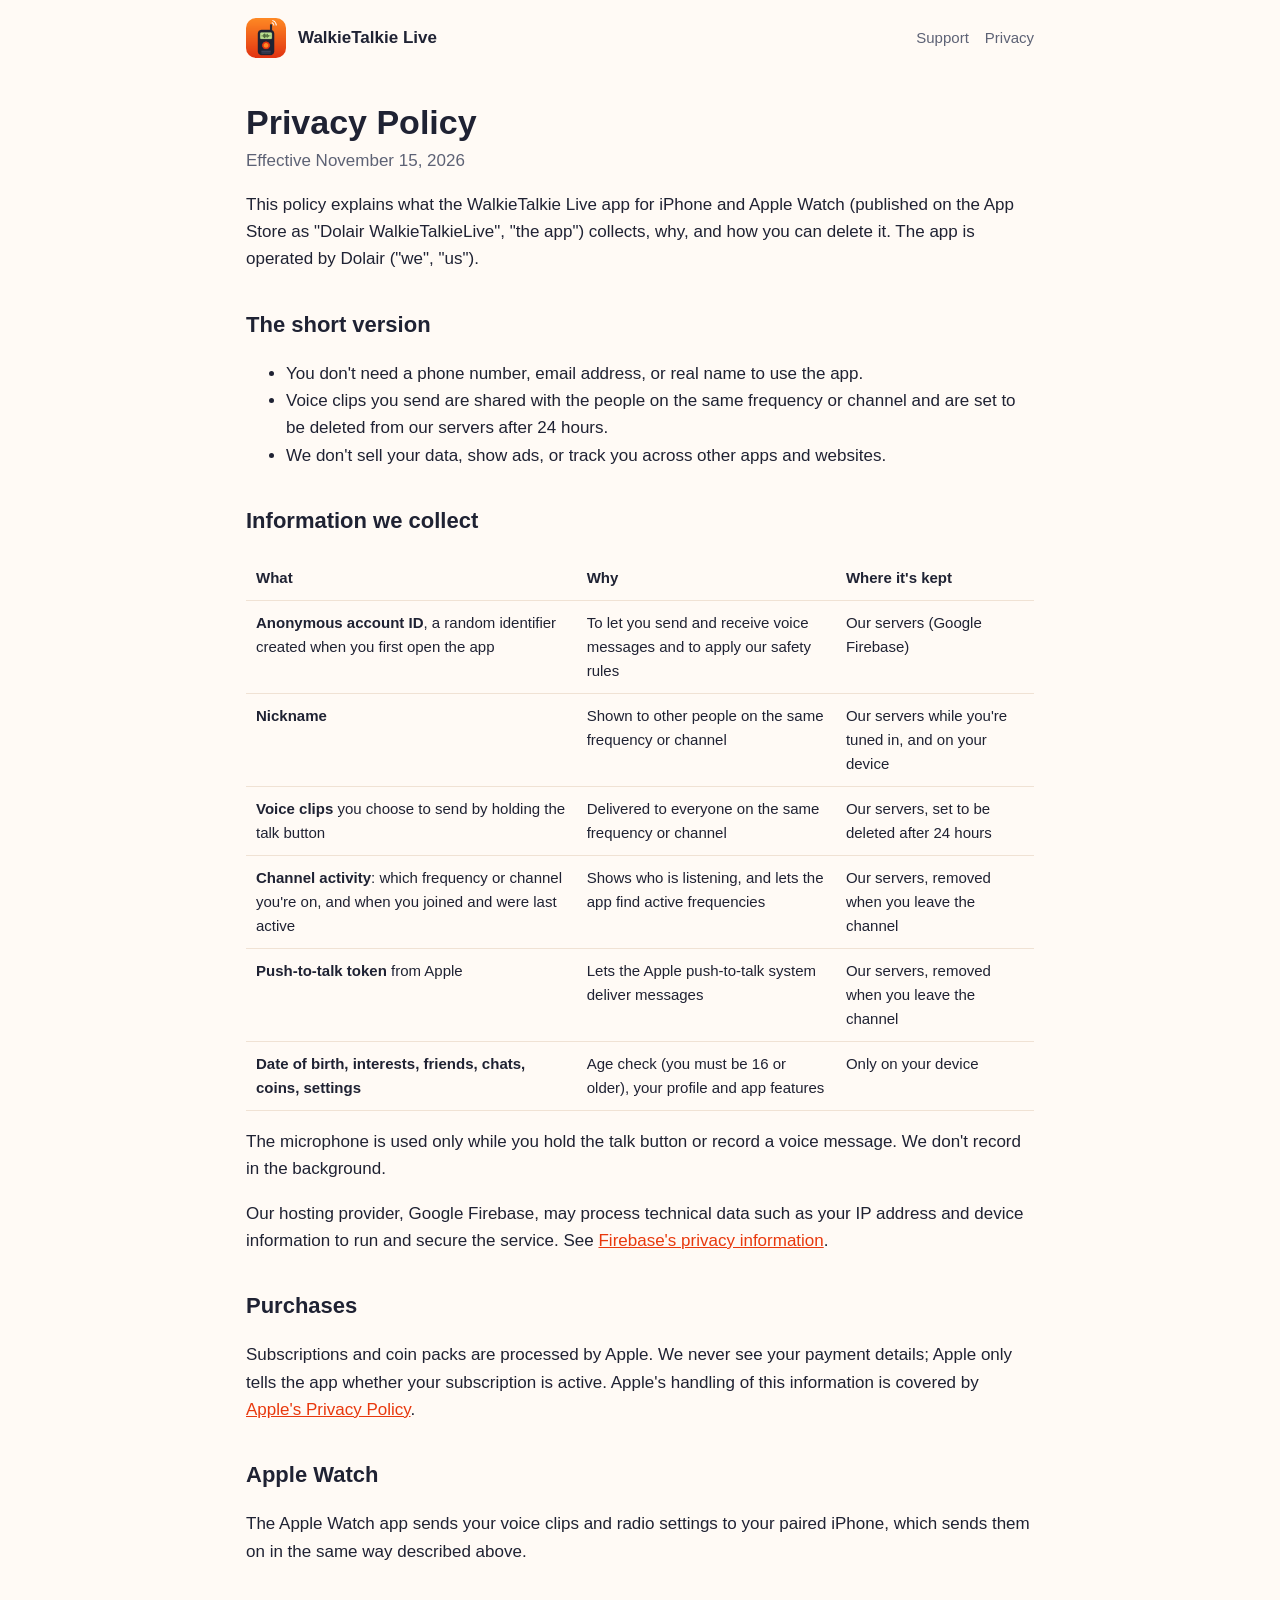
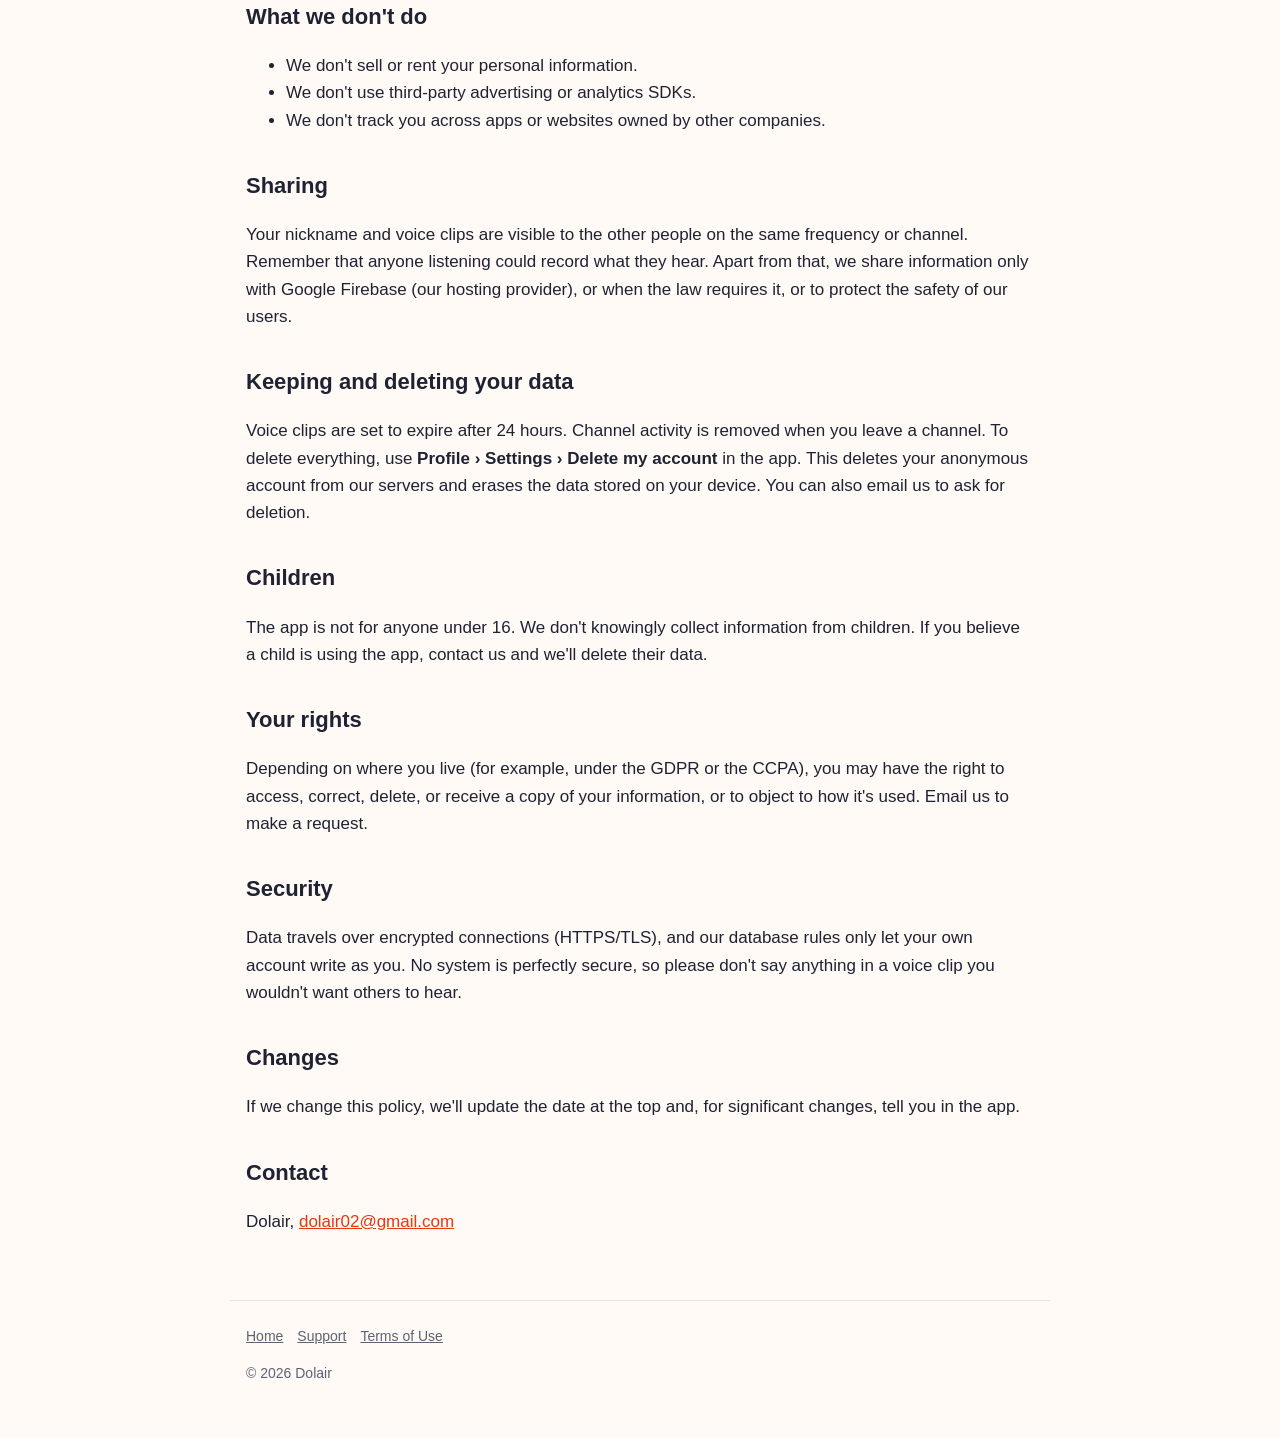
==== privacy.html @ b421f153 "Add WalkieTalkie Live website: marketing, support and privacy pages Co-Authored-By: Claude Opus 5.5 " ====
<!doctype html>
<html lang="en">
<head>
  <meta charset="utf-8">
  <meta name="viewport" content="width=device-width, initial-scale=1">
  <title>WalkieTalkie Live Privacy Policy</title>
  <meta name="description" content="How WalkieTalkie Live collects, uses, and deletes your information.">
  <link rel="icon" href="icon.png">
  <link rel="stylesheet" href="style.css">
</head>
<body>
  <header class="site">
    <img src="icon.png" alt="">
    <a class="brand" href="./">WalkieTalkie Live</a>
    <nav><a href="support.html">Support</a><a href="privacy.html">Privacy</a></nav>
  </header>
  <main class="doc">
    <h1>Privacy Policy</h1>
    <p class="meta">Effective November 15, 2026</p>

    <p>This policy explains what the WalkieTalkie Live app for iPhone and Apple Watch (published on the App Store as "Dolair WalkieTalkieLive", "the app") collects, why, and how you can delete it. The app is operated by Dolair ("we", "us").</p>

    <h2>The short version</h2>
    <ul>
      <li>You don't need a phone number, email address, or real name to use the app.</li>
      <li>Voice clips you send are shared with the people on the same frequency or channel and are set to be deleted from our servers after 24 hours.</li>
      <li>We don't sell your data, show ads, or track you across other apps and websites.</li>
    </ul>

    <h2>Information we collect</h2>
    <table>
      <tr><th>What</th><th>Why</th><th>Where it's kept</th></tr>
      <tr><td><strong>Anonymous account ID</strong>, a random identifier created when you first open the app</td><td>To let you send and receive voice messages and to apply our safety rules</td><td>Our servers (Google Firebase)</td></tr>
      <tr><td><strong>Nickname</strong></td><td>Shown to other people on the same frequency or channel</td><td>Our servers while you're tuned in, and on your device</td></tr>
      <tr><td><strong>Voice clips</strong> you choose to send by holding the talk button</td><td>Delivered to everyone on the same frequency or channel</td><td>Our servers, set to be deleted after 24 hours</td></tr>
      <tr><td><strong>Channel activity</strong>: which frequency or channel you're on, and when you joined and were last active</td><td>Shows who is listening, and lets the app find active frequencies</td><td>Our servers, removed when you leave the channel</td></tr>
      <tr><td><strong>Push-to-talk token</strong> from Apple</td><td>Lets the Apple push-to-talk system deliver messages</td><td>Our servers, removed when you leave the channel</td></tr>
      <tr><td><strong>Date of birth, interests, friends, chats, coins, settings</strong></td><td>Age check (you must be 16 or older), your profile and app features</td><td>Only on your device</td></tr>
    </table>
    <p>The microphone is used only while you hold the talk button or record a voice message. We don't record in the background.</p>
    <p>Our hosting provider, Google Firebase, may process technical data such as your IP address and device information to run and secure the service. See <a href="https://firebase.google.com/support/privacy">Firebase's privacy information</a>.</p>

    <h2>Purchases</h2>
    <p>Subscriptions and coin packs are processed by Apple. We never see your payment details; Apple only tells the app whether your subscription is active. Apple's handling of this information is covered by <a href="https://www.apple.com/legal/privacy/">Apple's Privacy Policy</a>.</p>

    <h2>Apple Watch</h2>
    <p>The Apple Watch app sends your voice clips and radio settings to your paired iPhone, which sends them on in the same way described above.</p>

    <h2>What we don't do</h2>
    <ul>
      <li>We don't sell or rent your personal information.</li>
      <li>We don't use third-party advertising or analytics SDKs.</li>
      <li>We don't track you across apps or websites owned by other companies.</li>
    </ul>

    <h2>Sharing</h2>
    <p>Your nickname and voice clips are visible to the other people on the same frequency or channel. Remember that anyone listening could record what they hear. Apart from that, we share information only with Google Firebase (our hosting provider), or when the law requires it, or to protect the safety of our users.</p>

    <h2>Keeping and deleting your data</h2>
    <p>Voice clips are set to expire after 24 hours. Channel activity is removed when you leave a channel. To delete everything, use <strong>Profile › Settings › Delete my account</strong> in the app. This deletes your anonymous account from our servers and erases the data stored on your device. You can also email us to ask for deletion.</p>

    <h2>Children</h2>
    <p>The app is not for anyone under 16. We don't knowingly collect information from children. If you believe a child is using the app, contact us and we'll delete their data.</p>

    <h2>Your rights</h2>
    <p>Depending on where you live (for example, under the GDPR or the CCPA), you may have the right to access, correct, delete, or receive a copy of your information, or to object to how it's used. Email us to make a request.</p>

    <h2>Security</h2>
    <p>Data travels over encrypted connections (HTTPS/TLS), and our database rules only let your own account write as you. No system is perfectly secure, so please don't say anything in a voice clip you wouldn't want others to hear.</p>

    <h2>Changes</h2>
    <p>If we change this policy, we'll update the date at the top and, for significant changes, tell you in the app.</p>

    <h2>Contact</h2>
    <p>Dolair, <a href="mailto:dolair02@gmail.com">dolair02@gmail.com</a></p>
  </main>
  <footer class="site">
    <a href="./">Home</a><a href="support.html">Support</a><a href="https://www.apple.com/legal/internet-services/itunes/dev/stdeula/">Terms of Use</a>
    <p>© 2026 Dolair</p>
  </footer>
</body>
</html>
---- style.css ----
:root {
  --bg: #fffaf5;
  --surface: #ffffff;
  --text: #1f2233;
  --muted: #5d6275;
  --accent: #e8380d;
  --accent-2: #ff8a24;
  --lcd: #b9de8f;
  --border: #f0e2d4;
}
@media (prefers-color-scheme: dark) {
  :root {
    --bg: #14161f;
    --surface: #1f2233;
    --text: #f3f1ee;
    --muted: #a9adbd;
    --accent: #ff7a3d;
    --accent-2: #ffa25a;
    --border: #2e3247;
  }
}
* { box-sizing: border-box; }
body {
  margin: 0;
  background: var(--bg);
  color: var(--text);
  font: 17px/1.6 -apple-system, BlinkMacSystemFont, "SF Pro Text", "Segoe UI", Roboto, sans-serif;
}
a { color: var(--accent); }
header.site {
  display: flex; align-items: center; gap: 12px;
  max-width: 820px; margin: 0 auto; padding: 18px 16px;
}
header.site img { width: 40px; height: 40px; border-radius: 10px; }
header.site a.brand { font-weight: 700; color: var(--text); text-decoration: none; }
header.site nav { margin-left: auto; display: flex; gap: 16px; font-size: 15px; }
header.site nav a { color: var(--muted); text-decoration: none; }
header.site nav a:hover { color: var(--accent); }
main { max-width: 820px; margin: 0 auto; padding: 8px 16px 48px; }
.hero {
  text-align: center; padding: 48px 20px; border-radius: 28px; color: #fff;
  background: linear-gradient(160deg, var(--accent-2), var(--accent));
}
.hero img { width: 120px; height: 120px; border-radius: 28px; box-shadow: 0 12px 30px rgba(0,0,0,.25); }
.hero h1 { font-size: clamp(30px, 6vw, 46px); margin: 18px 0 6px; line-height: 1.15; }
.hero p { font-size: 19px; margin: 0 auto; max-width: 560px; opacity: .95; }
.badge {
  display: inline-block; margin-top: 22px; padding: 12px 22px; border-radius: 999px;
  background: #1f2233; color: #fff; font-weight: 600; text-decoration: none;
}
.grid { display: grid; grid-template-columns: repeat(auto-fit, minmax(220px, 1fr)); gap: 14px; margin: 28px 0; }
.card { background: var(--surface); border: 1px solid var(--border); border-radius: 18px; padding: 18px; }
.card h3 { margin: 0 0 6px; font-size: 18px; }
.card p { margin: 0; color: var(--muted); font-size: 15px; }
.price { text-align: center; }
.price strong { display: block; font-size: 24px; }
.doc h1 { font-size: 34px; line-height: 1.2; margin: 18px 0 4px; }
.doc h2 { font-size: 22px; margin-top: 34px; }
.doc .meta { color: var(--muted); margin-top: 0; }
.doc table { width: 100%; border-collapse: collapse; font-size: 15px; display: block; overflow-x: auto; }
.doc th, .doc td { text-align: left; padding: 10px; border-bottom: 1px solid var(--border); vertical-align: top; }
details { background: var(--surface); border: 1px solid var(--border); border-radius: 14px; padding: 14px 16px; margin: 10px 0; }
details summary { font-weight: 600; cursor: pointer; }
footer.site { max-width: 820px; margin: 0 auto; padding: 24px 16px 40px; color: var(--muted); font-size: 14px; border-top: 1px solid var(--border); }
footer.site a { color: var(--muted); margin-right: 14px; }
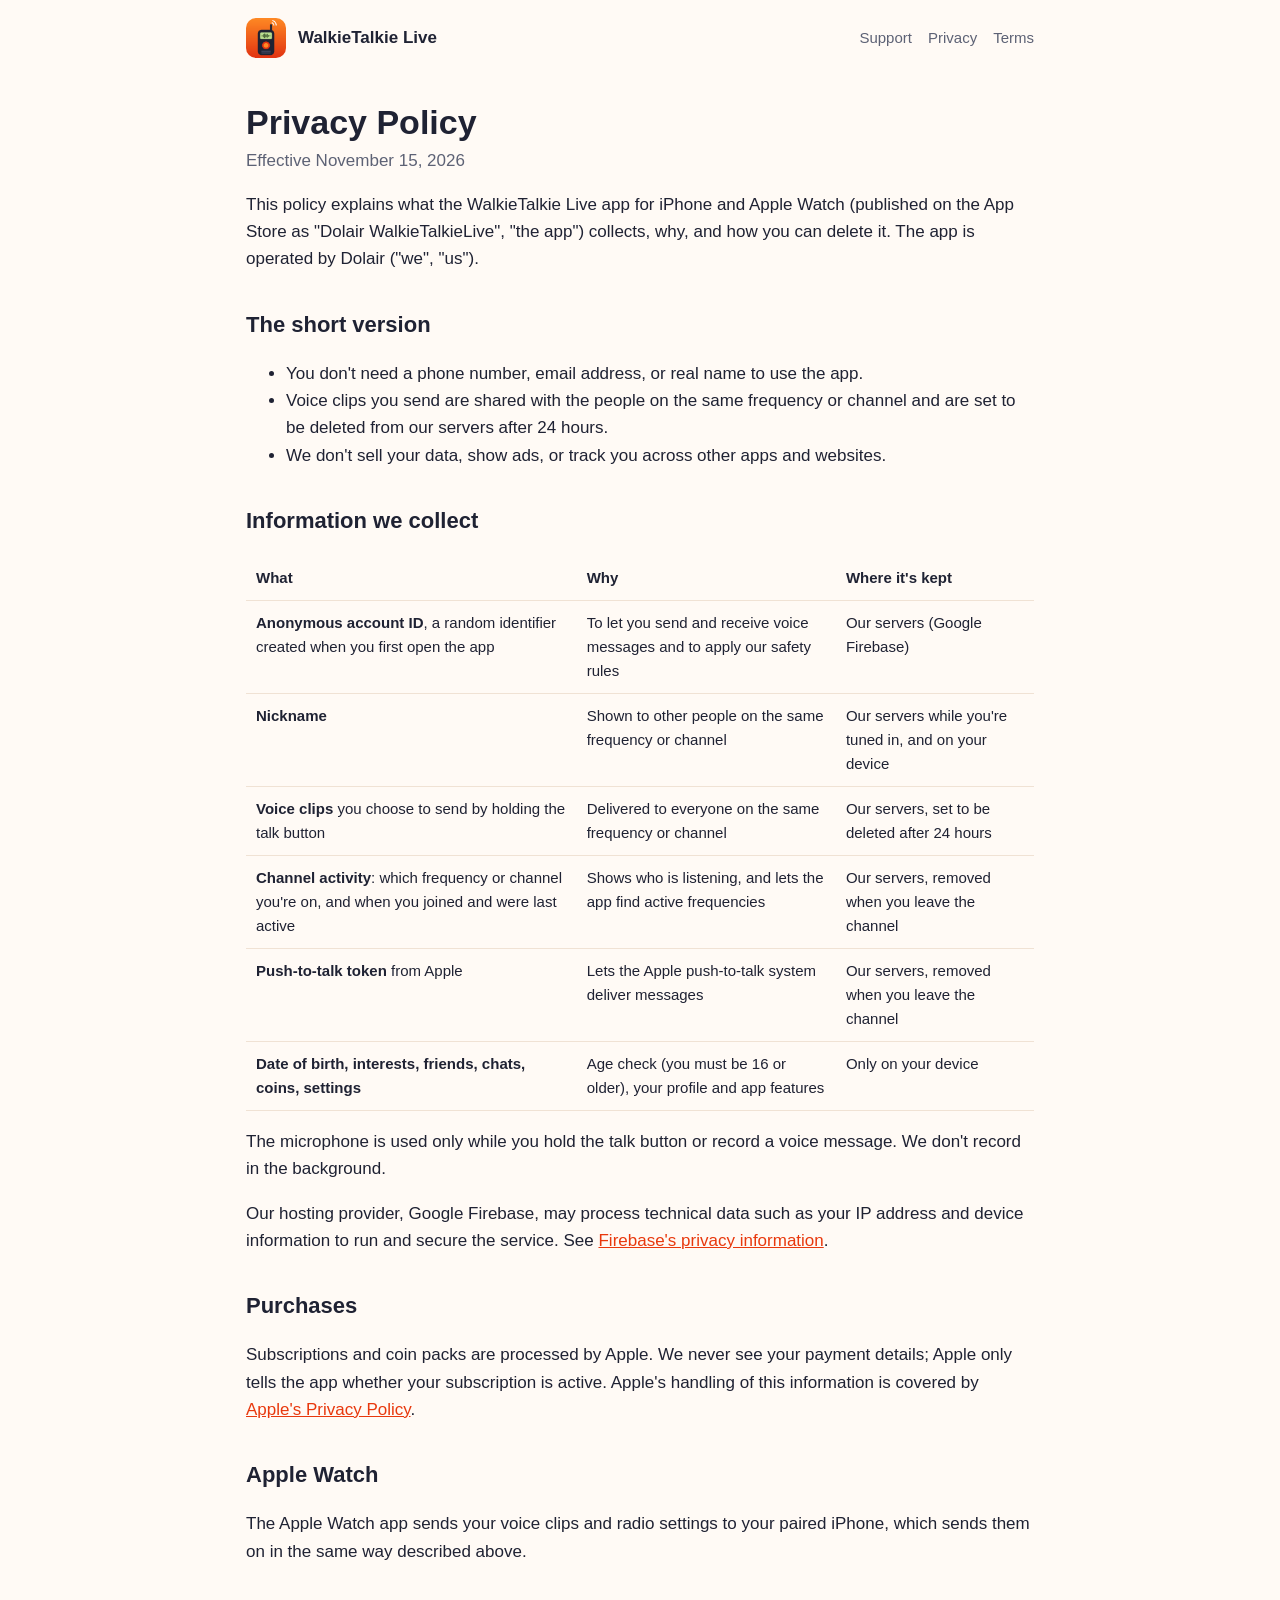
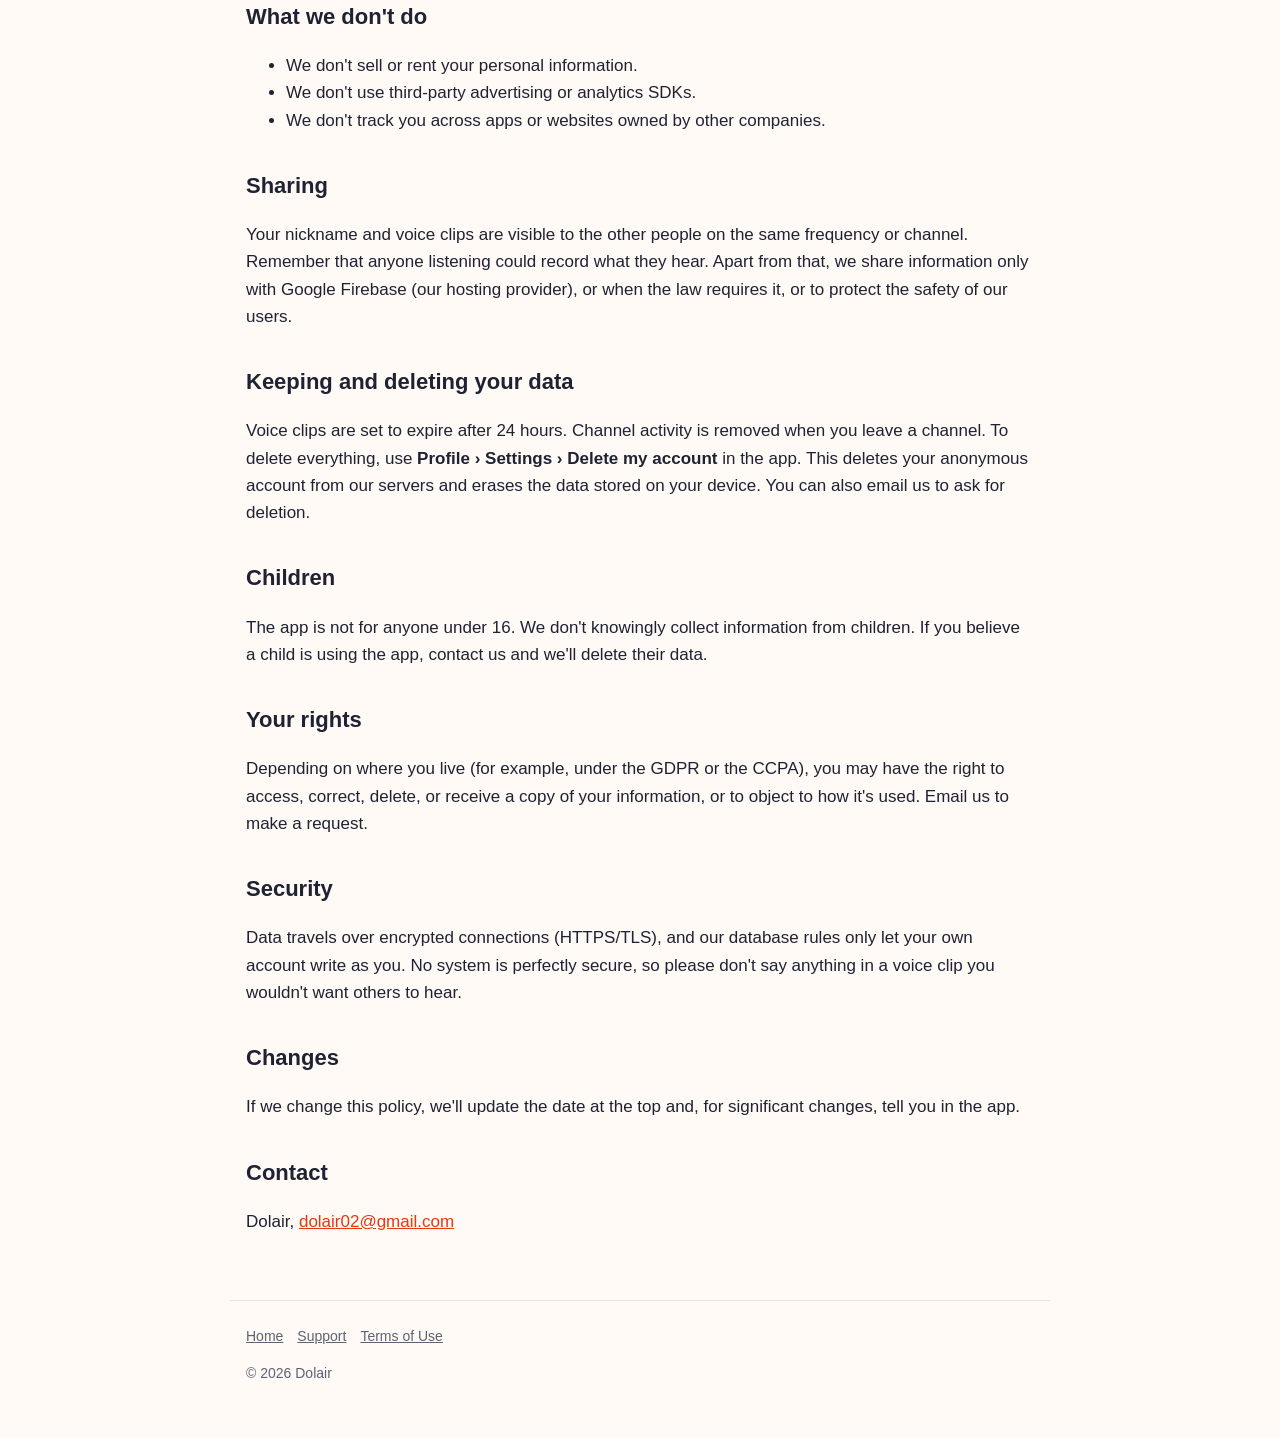
==== commit 0ab7e278: "Add Terms of Use (EULA) with community rules, link it from every page Co-Authored-By: Claude Opus 5." ====
--- a/privacy.html
+++ b/privacy.html
@@ -12,7 +12,7 @@
   <header class="site">
     <img src="icon.png" alt="">
     <a class="brand" href="./">WalkieTalkie Live</a>
-    <nav><a href="support.html">Support</a><a href="privacy.html">Privacy</a></nav>
+    <nav><a href="support.html">Support</a><a href="privacy.html">Privacy</a><a href="terms.html">Terms</a></nav>
   </header>
   <main class="doc">
     <h1>Privacy Policy</h1>
@@ -75,7 +75,7 @@
     <p>Dolair, <a href="mailto:dolair02@gmail.com">dolair02@gmail.com</a></p>
   </main>
   <footer class="site">
-    <a href="./">Home</a><a href="support.html">Support</a><a href="https://www.apple.com/legal/internet-services/itunes/dev/stdeula/">Terms of Use</a>
+    <a href="./">Home</a><a href="support.html">Support</a><a href="terms.html">Terms of Use</a>
     <p>© 2026 Dolair</p>
   </footer>
 </body>
